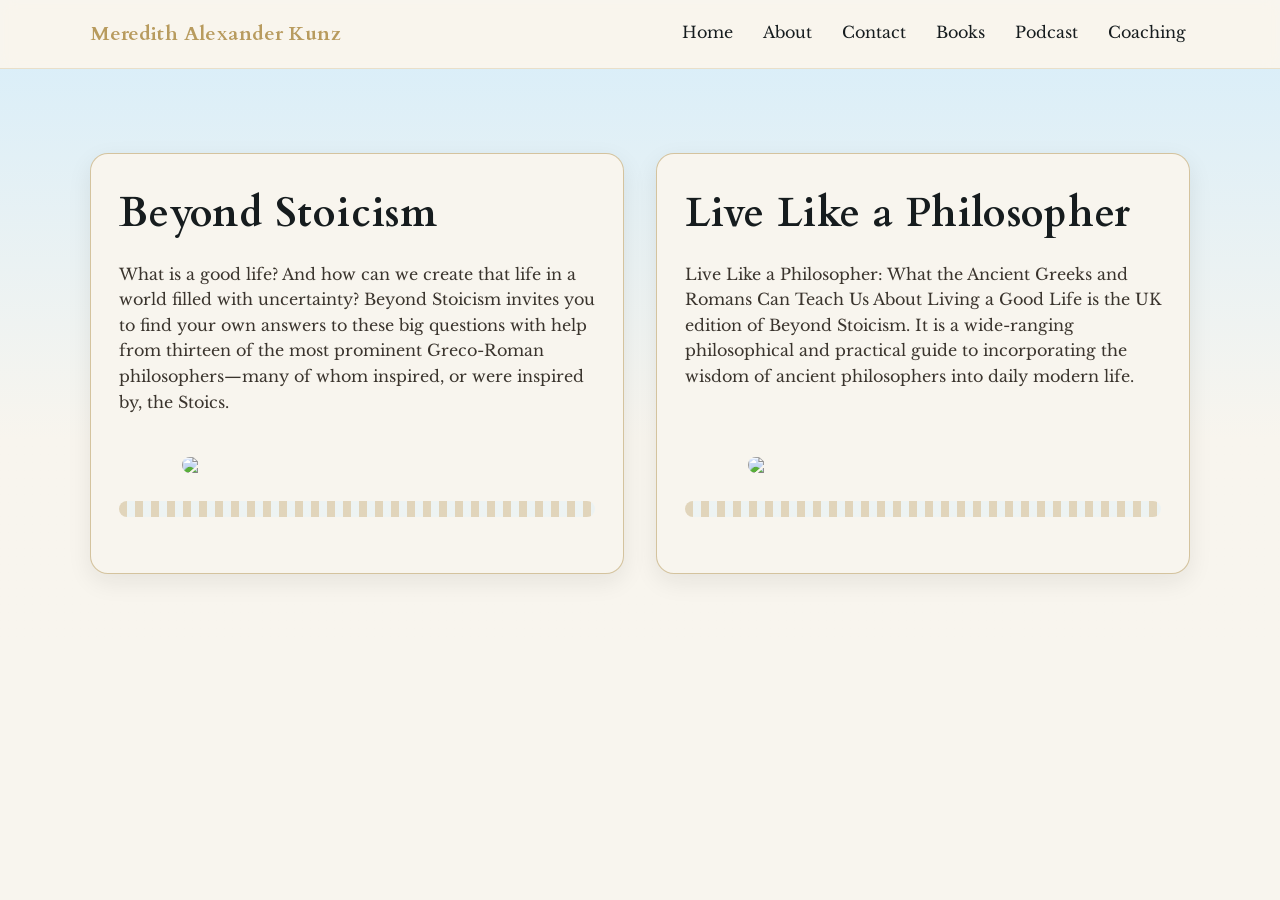
==== books.html @ 47e20827 "Add files via upload" ====
<!DOCTYPE html>
<html lang="en">
<head>
  <meta charset="utf-8" />
  <meta name="viewport" content="width=device-width, initial-scale=1" />
  <title> Meredith Alexander Kunz</title>

  <link rel="preconnect" href="https://fonts.googleapis.com">
  <link rel="preconnect" href="https://fonts.gstatic.com" crossorigin>
  <link href="https://fonts.googleapis.com/css2?family=Cardo:wght@400;700&family=Libre+Baskerville:wght@400;700&display=swap" rel="stylesheet">
  <link rel="stylesheet" href="style.css" />
</head>
<body>

  <header>
    <div class="container nav">
      <a class="brand" href="#home" aria-label="Go to Home">Meredith Alexander Kunz</a>

      <button class="menu-toggle" id="menuToggle" aria-controls="primaryNav" aria-expanded="false" aria-label="Toggle navigation">
        <span></span><span></span><span></span>
      </button>

      <nav id="primaryNav" class="menu" aria-label="Primary">
        <a href="index.html">Home</a>
        <a href="index.html#about">About</a>
        <a href="index.html#contact">Contact</a>
        <a href="books.html">Books</a>
        <a href="podcast.html">Podcast</a>
        <a href="coaching.html">Coaching</a>
      </nav>
    </div>
  </header>
<main id="books" class="hero">
  <div class="container two-panels">
    
    <!-- First box -->
    <div class="panel">
      <h1 style="margin:0 0 8px; font-size:40px">Beyond Stoicism</h1>
      <p class="lead">
       What is a good life? And how can we create that life in a world filled with uncertainty? Beyond Stoicism invites you to find your own answers to these big questions with help from thirteen of the most prominent Greco-Roman philosophers—many of whom inspired, or were inspired by, the Stoics. 
      </p>
      <br>
      
      <center>
      <a href="https://theexperimentpublishing.com/catalogs/winter-2025/beyond-stoicism/">
        <img class="bookimg" src="images/beyond_stoicism.png" style="max-width: 350px;">
      </a>
      </center>
      <div class="divider" aria-hidden="true"></div>
    </div>
    
    <!-- Second box -->
    <div class="panel">
      
      <h1 style="margin:0 0 8px; font-size:40px">Live Like a Philosopher</h1>
      <p class="lead">
       Live Like a Philosopher: What the Ancient Greeks and Romans Can Teach Us About Living a Good Life is the UK edition of Beyond Stoicism.
      It is a wide-ranging philosophical and practical guide to incorporating the wisdom of ancient philosophers into daily modern life.</p>
      <br>
      <br>
      
      <center>
      <a href="https://geni.us/LiveLikeAPhilosopher">
        <img class="bookimg" src="images/livelike.png" style="max-width: 350px;">
      </a>
      </center>
      <div class="divider" aria-hidden="true"></div>
    </div>
    
  </div>
</main>
---- style.css ----
:root{
    --primary:#84c7e7;   /* baby blue */
    --accent:#B89B5E;    /* muted gold */
    --cream:#F8F5EE;     /* off-white cream */
    --ink:#161c1e;       /* warm near-black */
    --ink-soft:#3a342d;
    --radius:18px;
    --shadow:0 8px 24px rgba(30,27,22,.08);
}
html{scroll-behavior:smooth}
body{
    margin:0; color:var(--ink); background:var(--cream);
    font-family:'Libre Baskerville', Georgia, 'Times New Roman', serif;
    line-height:1.6; font-size:16px;
    text-rendering:optimizeLegibility;
}
h1,h2,h3,.brand{
    font-family:'Cardo', Georgia, serif; letter-spacing:.02em;
}
img{max-width:100%; display:block}
a{color:inherit; text-decoration:none}
a:focus-visible, button:focus-visible, input:focus-visible, textarea:focus-visible{
    outline:3px solid var(--primary); outline-offset:2px; border-radius:6px;
}

/* Layout */
.container{max-width:1100px; margin:0 auto; padding:0 20px}

/* Header / Nav */
header{
    position:sticky; top:0; z-index:50;
    backdrop-filter:saturate(160%) blur(8px);
    background:color-mix(in oklab, var(--cream) 86%, transparent);
    border-bottom:1px solid color-mix(in oklab, var(--accent) 25%, transparent);
}
.nav{display:flex; align-items:center; justify-content:space-between; padding:14px 0}
.brand{font-weight:700; font-size:20px; color:var(--accent)}
.menu{display:flex; gap:22px; align-items:center}
.menu a{padding:6px 4px; border-bottom:2px solid transparent}
.menu a:hover{border-color:var(--accent)}

/* Mobile nav */
.menu-toggle{display:none; background:none; border:0; padding:8px; border-radius:10px}
.menu-toggle span{display:block; width:26px; height:2px; background:var(--ink); margin:6px 0}
@media (max-width:760px){
    .menu{display:none}
    .menu.open{display:flex; flex-direction:column; align-items:flex-start; padding:8px 0}
    .menu a{padding:8px 0}
    .menu-toggle{display:inline-flex}
}

/* Hero */
.hero{position:relative; padding:84px 0 64px; background:linear-gradient(180deg, color-mix(in oklab, var(--primary) 30%, white) 0%, var(--cream) 65%)}
.hero .panel{
    background:var(--cream); border-radius:var(--radius); box-shadow:var(--shadow);
    padding:28px; border:1.5px solid color-mix(in oklab, var(--accent) 55%, transparent);
}
.lead{color:var(--ink-soft)}
.cta{
    display:inline-block; margin-top:18px; padding:12px 18px; border-radius:999px;
    background:var(--accent); color:white; font-weight:700; letter-spacing:.02em;
    border:1px solid color-mix(in oklab, black 10%, var(--accent));
    box-shadow:0 6px 16px rgba(184,155,94,.25);
}
.cta:hover{filter:brightness(1.02)}

/* Section shells */
section{padding:40px 0}
.section-title{position:relative; margin:0 0 22px; font-size:32px}
.section-title::after{
    content:""; position:absolute; left:0; bottom:-10px; width:92px; height:4px; border-radius:999px; background:var(--accent);
}

/* Cards */
.card{background:var(--cream); border-radius:var(--radius); box-shadow:var(--shadow); padding:24px; border:1.5px solid color-mix(in oklab, var(--accent) 45%, transparent)}

/* Decorative Greek-ish key divider (subtle) */
.divider{height:16px; margin:28px 0; background:
    repeating-linear-gradient(90deg,
    color-mix(in oklab, var(--accent) 80%, white) 0 8px,
    transparent 8px 16px),
    linear-gradient(0deg, color-mix(in oklab, var(--primary) 25%, white), color-mix(in oklab, var(--primary) 25%, white));
    border-radius:8px; opacity:.45
}

/* About */
.about-grid{display:grid; grid-template-columns:1.1fr .9fr; gap:28px}
@media (max-width:900px){.about-grid{grid-template-columns:1fr}}
.accent-pill{display:inline-block; padding:4px 10px; border-radius:999px; background:color-mix(in oklab, var(--primary) 30%, white); border:1px solid color-mix(in oklab, var(--primary) 65%, white)}

/* Contact */
form{display:grid; gap:14px}
label{font-weight:700; font-family:'Cardo', Georgia, serif}
input, textarea{
    width:100%; padding:12px 14px; border-radius:12px; border:1.5px solid color-mix(in oklab, var(--accent) 40%, #ccc);
    background:color-mix(in oklab, var(--cream) 85%, white);
    font:inherit; color:inherit;
}
textarea{min-height:140px; resize:vertical}
.btn{
    justify-self:start; padding:12px 18px; border-radius:999px; border:1.5px solid color-mix(in oklab, var(--accent) 55%, black 10%);
    background:var(--primary); font-weight:700;
    box-shadow:0 6px 16px rgba(142,202,230,.25);
}
.btn:hover{filter:brightness(1.03)}

/* Footer */
footer{padding:36px 0; border-top:1px solid color-mix(in oklab, var(--accent) 25%, transparent); color:var(--ink-soft); font-size:14px}


.two-panels {
  display: flex;
  gap: 2rem;            /* space between the two boxes */
  flex-wrap: wrap;      /* allows stacking on small screens */
}

.panel {
  flex: 1;              /* each takes equal width */
  padding: 1.5rem;
  background: #f9f9f9;  /* just an example */
  border-radius: 8px;
  box-shadow: 0 2px 6px rgba(0,0,0,0.1);
}


#home .container {
  display: flex;
  align-items: center;     /* vertically center image with text */
  justify-content: space-between;
  gap: 2rem;               /* space between text and image */
}


#home .portrait {
  max-width: 250px;        /* adjust size as needed */
  height: auto;
  border-radius: 8px;      /* optional: rounded corners */
}

#home .panel {
  flex: 1;
}




.bookimg {
  max-width: 300px;        /* adjust size as needed */
  height: auto;
  border-radius: 8px;      /* optional: rounded corners */
}


.bookimg:hover {
  opacity: 0.7; /* adjust value (0 = invisible, 1 = full) */
}

.social-logos {
  display: flex;
  justify-content: center; /* center the logos */
  gap: 1.5rem;             /* space between them */
  margin: 2rem 0;          /* space above and below */
  max-width: "40px";
  opacity:0.7;
}

.social-logos img {
  width: 30px;  /* adjust logo size */
  height: auto;
  transition: opacity 0.3s ease;
}

.social-logos img:hover {
  opacity: 0.7; /* fade on hover */
}


#coaching .container {
  display: flex;
  align-items: center;     /* vertically center image with text */
  justify-content: space-between;
  gap: 2rem;               /* space between text and image */
}

#coaching .portrait {
  max-width: 250px;        /* adjust size as needed */
  height: auto;
  border-radius: 8px;      /* optional: rounded corners */
}

#coaching .portrait:hover {
    opacity: 0.7; 
}




.gallery {
  display: grid;
  grid-template-columns: repeat(auto-fit, minmax(220px, 1fr));
  gap: 15px;
}

.gallery-item {
  position: relative;
  overflow: hidden;
  border-radius: 10px;
  cursor: pointer;
}

.gallery-item img {
  width: 100%;
  height: auto;
  display: block;
  transition: filter .3s ease;
}

/* Darken image on hover */
.gallery-item:hover img {
  filter: brightness(60%);
}

.overlay {
  position: absolute;
  top: 50%;
  left: 50%;
  transform: translate(-50%, -50%);
  color: #fff;
  font-size: 16px;
  font-weight: bold;
  text-align: center;
  opacity: 0;
  transition: opacity .3s ease;
  pointer-events: none; /* prevents blocking hover */
}

/* Show text when hovering */
.gallery-item:hover .overlay {
  opacity: 1;
}
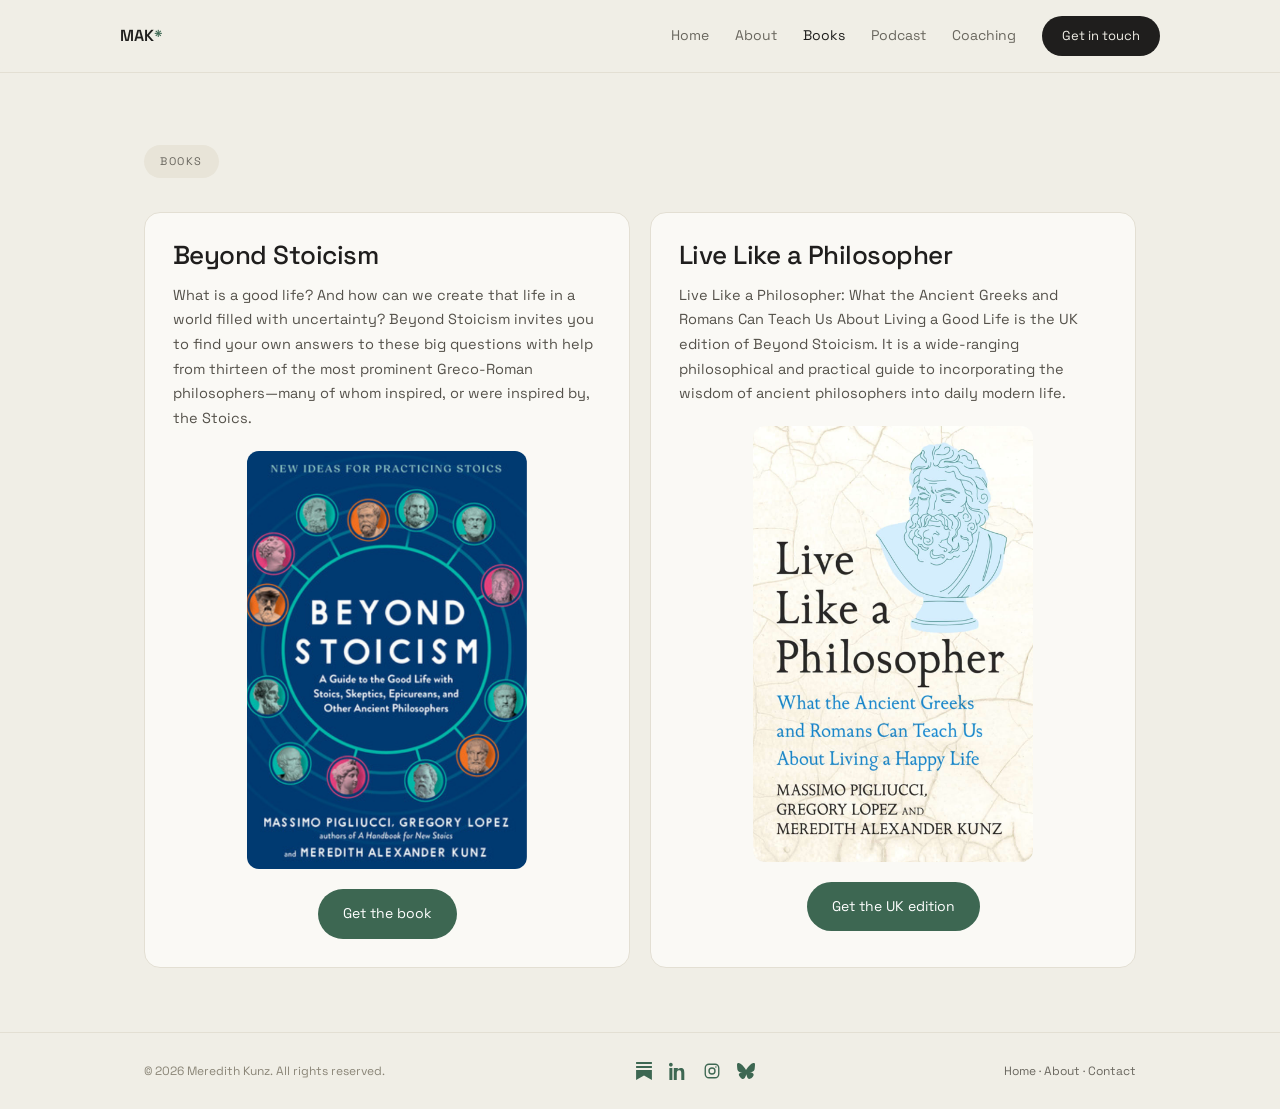
==== commit b872ec87: "Add files via upload" ====
--- a/books.html
+++ b/books.html
@@ -3,18 +3,19 @@
 <head>
   <meta charset="utf-8" />
   <meta name="viewport" content="width=device-width, initial-scale=1" />
-  <title> Meredith Alexander Kunz</title>
+  <title>Books — Meredith Alexander Kunz</title>
+  <meta name="description" content="Beyond Stoicism and Live Like a Philosopher, co-authored by Meredith Alexander Kunz." />
 
   <link rel="preconnect" href="https://fonts.googleapis.com">
   <link rel="preconnect" href="https://fonts.gstatic.com" crossorigin>
-  <link href="https://fonts.googleapis.com/css2?family=Cardo:wght@400;700&family=Libre+Baskerville:wght@400;700&display=swap" rel="stylesheet">
+  <link href="https://fonts.googleapis.com/css2?family=Space+Grotesk:wght@400;500;600&family=Newsreader:ital,opsz,wght@0,6..72,400;1,6..72,400;1,6..72,500&display=swap" rel="stylesheet">
   <link rel="stylesheet" href="style.css" />
 </head>
 <body>
 
   <header>
     <div class="container nav">
-      <a class="brand" href="#home" aria-label="Go to Home">Meredith Alexander Kunz</a>
+      <a class="brand" href="index.html" aria-label="Meredith Alexander Kunz — Home">MAK<em>*</em></a>
 
       <button class="menu-toggle" id="menuToggle" aria-controls="primaryNav" aria-expanded="false" aria-label="Toggle navigation">
         <span></span><span></span><span></span>
@@ -23,51 +24,66 @@
       <nav id="primaryNav" class="menu" aria-label="Primary">
         <a href="index.html">Home</a>
         <a href="index.html#about">About</a>
-        <a href="index.html#contact">Contact</a>
-        <a href="books.html">Books</a>
+        <a href="books.html" class="active">Books</a>
         <a href="podcast.html">Podcast</a>
         <a href="coaching.html">Coaching</a>
+        <a href="index.html#contact" class="nav-cta">Get in touch</a>
       </nav>
     </div>
   </header>
-<main id="books" class="hero">
-  <div class="container two-panels">
-    
-    <!-- First box -->
-    <div class="panel">
-      <h1 style="margin:0 0 8px; font-size:40px">Beyond Stoicism</h1>
-      <p class="lead">
-       What is a good life? And how can we create that life in a world filled with uncertainty? Beyond Stoicism invites you to find your own answers to these big questions with help from thirteen of the most prominent Greco-Roman philosophers—many of whom inspired, or were inspired by, the Stoics. 
-      </p>
-      <br>
-      
-      <center>
-      <a href="https://theexperimentpublishing.com/catalogs/winter-2025/beyond-stoicism/">
-        <img class="bookimg" src="images/beyond_stoicism.png" style="max-width: 350px;">
-      </a>
-      </center>
-      <div class="divider" aria-hidden="true"></div>
+
+  <main>
+    <div class="hero" style="padding-bottom:0">
+      <div class="container">
+        <span class="eyebrow">Books</span>
+        <div class="books-grid">
+
+          <div class="card book-card reveal">
+            <h2>Beyond Stoicism</h2>
+            <p class="lead">What is a good life? And how can we create that life in a world filled with uncertainty? Beyond Stoicism invites you to find your own answers to these big questions with help from thirteen of the most prominent Greco-Roman philosophers—many of whom inspired, or were inspired by, the Stoics.</p>
+            <a href="https://theexperimentpublishing.com/catalogs/winter-2025/beyond-stoicism/" target="_blank" rel="noopener">
+              <img class="book-cover" src="images/beyond_stoicism.png" alt="Beyond Stoicism book cover">
+            </a>
+            <a class="btn btn-primary" href="https://theexperimentpublishing.com/catalogs/winter-2025/beyond-stoicism/" target="_blank" rel="noopener">Get the book</a>
+          </div>
+
+          <div class="card book-card reveal">
+            <h2>Live Like a Philosopher</h2>
+            <p class="lead">Live Like a Philosopher: What the Ancient Greeks and Romans Can Teach Us About Living a Good Life is the UK edition of Beyond Stoicism. It is a wide-ranging philosophical and practical guide to incorporating the wisdom of ancient philosophers into daily modern life.</p>
+            <a href="https://geni.us/LiveLikeAPhilosopher" target="_blank" rel="noopener">
+              <img class="book-cover" src="images/livelike.png" alt="Live Like a Philosopher book cover">
+            </a>
+            <a class="btn btn-primary" href="https://geni.us/LiveLikeAPhilosopher" target="_blank" rel="noopener">Get the UK edition</a>
+          </div>
+
+        </div>
+      </div>
     </div>
-    
-    <!-- Second box -->
-    <div class="panel">
-      
-      <h1 style="margin:0 0 8px; font-size:40px">Live Like a Philosopher</h1>
-      <p class="lead">
-       Live Like a Philosopher: What the Ancient Greeks and Romans Can Teach Us About Living a Good Life is the UK edition of Beyond Stoicism.
-      It is a wide-ranging philosophical and practical guide to incorporating the wisdom of ancient philosophers into daily modern life.</p>
-      <br>
-      <br>
-      
-      <center>
-      <a href="https://geni.us/LiveLikeAPhilosopher">
-        <img class="bookimg" src="images/livelike.png" style="max-width: 350px;">
-      </a>
-      </center>
-      <div class="divider" aria-hidden="true"></div>
+  </main>
+
+  <footer>
+    <div class="container footer-row">
+      <small>© <span id="year"></span> Meredith Kunz. All rights reserved.</small>
+      <div class="socials">
+        <a href="https://substack.com/@thestoicmom" target="_blank" rel="noopener" aria-label="Substack">
+          <svg viewBox="0 0 24 24" fill="currentColor" aria-hidden="true"><path d="M22.54 8.06H1.46V5.28h21.08zM1.46 10.6h21.08V24L12 18.11 1.46 24zM22.54 0H1.46v2.78h21.08z"/></svg>
+        </a>
+        <a href="https://www.linkedin.com/in/yourprofile" target="_blank" rel="noopener" aria-label="LinkedIn">
+          <svg viewBox="0 0 24 24" fill="currentColor" aria-hidden="true"><path d="M4.98 3.5C4.98 4.88 3.87 6 2.5 6S0 4.88 0 3.5 1.12 1 2.5 1s2.48 1.12 2.48 2.5zM.5 8h4v16h-4V8zm7.5 0h3.8v2.2h.05c.53-1 1.83-2.2 3.77-2.2 4.03 0 4.78 2.65 4.78 6.1V24h-4v-8.5c0-2-.03-4.6-2.8-4.6-2.8 0-3.23 2.2-3.23 4.45V24h-4V8z"/></svg>
+        </a>
+        <a href="https://www.instagram.com/the.stoic.mom/" target="_blank" rel="noopener" aria-label="Instagram">
+          <svg viewBox="0 0 24 24" fill="none" stroke="currentColor" stroke-width="1.8" aria-hidden="true"><rect x="3" y="3" width="18" height="18" rx="5"/><circle cx="12" cy="12" r="4"/><circle cx="17.2" cy="6.8" r="1" fill="currentColor" stroke="none"/></svg>
+        </a>
+        <a href="https://bsky.app/profile/stoicwoman.bsky.social" target="_blank" rel="noopener" aria-label="Bluesky">
+          <svg viewBox="0 0 24 24" fill="currentColor" aria-hidden="true"><path d="M12 10.8c-1.087-2.114-4.046-6.053-6.798-7.995C2.566.944 1.561 1.266.902 1.565.139 1.908 0 3.08 0 3.768c0 .69.378 5.65.624 6.479.815 2.736 3.713 3.66 6.383 3.364.136-.02.275-.039.415-.056-3.912.58-7.387 2.005-2.83 7.078 5.013 5.19 6.87-1.113 7.823-4.308.953 3.195 2.05 9.271 7.733 4.308 4.267-4.308 1.172-6.498-2.74-7.078a8.741 8.741 0 0 1-.415-.056c2.67.297 5.568-.628 6.383-3.364.246-.828.624-5.79.624-6.478 0-.69-.139-1.861-.902-2.206-.659-.298-1.664-.62-4.3 1.24C16.046 4.748 13.087 8.687 12 10.8Z"/></svg>
+        </a>
+      </div>
+      <nav aria-label="Footer" style="font-size:12px; color:var(--muted)">
+        <a href="index.html">Home</a> · <a href="index.html#about">About</a> · <a href="index.html#contact">Contact</a>
+      </nav>
     </div>
-    
-  </div>
-</main>
+  </footer>
 
-
+  <script src="script.js"></script>
+</body>
+</html>
--- a/style.css
+++ b/style.css
@@ -1,244 +1,203 @@
-
 :root{
-    --primary:#84c7e7;   /* baby blue */
-    --accent:#B89B5E;    /* muted gold */
-    --cream:#F8F5EE;     /* off-white cream */
-    --ink:#161c1e;       /* warm near-black */
-    --ink-soft:#3a342d;
-    --radius:18px;
-    --shadow:0 8px 24px rgba(30,27,22,.08);
-}
+  --bg:#F0EEE6;
+  --card:#FAF9F5;
+  --ink:#1F1E1D;
+  --ink-soft:#54514A;
+  --muted:#6A675F;
+  --faint:#8A8577;
+  --border:#E3DFD3;
+  --accent:#3D6752;
+  --accent-deep:#2E5240;
+  --tag:#E8E4D8;
+  --radius:16px;
+}
+
+*{box-sizing:border-box}
 html{scroll-behavior:smooth}
 body{
-    margin:0; color:var(--ink); background:var(--cream);
-    font-family:'Libre Baskerville', Georgia, 'Times New Roman', serif;
-    line-height:1.6; font-size:16px;
-    text-rendering:optimizeLegibility;
-}
-h1,h2,h3,.brand{
-    font-family:'Cardo', Georgia, serif; letter-spacing:.02em;
-}
-img{max-width:100%; display:block}
-a{color:inherit; text-decoration:none}
-a:focus-visible, button:focus-visible, input:focus-visible, textarea:focus-visible{
-    outline:3px solid var(--primary); outline-offset:2px; border-radius:6px;
-}
-
-/* Layout */
-.container{max-width:1100px; margin:0 auto; padding:0 20px}
-
-/* Header / Nav */
+  margin:0;
+  background:var(--bg);
+  color:var(--ink);
+  font-family:'Space Grotesk','Helvetica Neue',Arial,sans-serif;
+  font-size:16px;
+  line-height:1.7;
+  text-rendering:optimizeLegibility;
+  -webkit-font-smoothing:antialiased;
+}
+img{max-width:100%;display:block}
+a{color:inherit;text-decoration:none}
+a:focus-visible,button:focus-visible,input:focus-visible,textarea:focus-visible{
+  outline:2px solid var(--accent);outline-offset:3px;border-radius:6px;
+}
+
+.container{max-width:1040px;margin:0 auto;padding:0 24px}
+
+.serif{font-family:'Newsreader',Georgia,serif;font-style:italic}
+
+/* ---------- Header / nav ---------- */
 header{
-    position:sticky; top:0; z-index:50;
-    backdrop-filter:saturate(160%) blur(8px);
-    background:color-mix(in oklab, var(--cream) 86%, transparent);
-    border-bottom:1px solid color-mix(in oklab, var(--accent) 25%, transparent);
-}
-.nav{display:flex; align-items:center; justify-content:space-between; padding:14px 0}
-.brand{font-weight:700; font-size:20px; color:var(--accent)}
-.menu{display:flex; gap:22px; align-items:center}
-.menu a{padding:6px 4px; border-bottom:2px solid transparent}
-.menu a:hover{border-color:var(--accent)}
-
-/* Mobile nav */
-.menu-toggle{display:none; background:none; border:0; padding:8px; border-radius:10px}
-.menu-toggle span{display:block; width:26px; height:2px; background:var(--ink); margin:6px 0}
-@media (max-width:760px){
-    .menu{display:none}
-    .menu.open{display:flex; flex-direction:column; align-items:flex-start; padding:8px 0}
-    .menu a{padding:8px 0}
-    .menu-toggle{display:inline-flex}
-}
-
-/* Hero */
-.hero{position:relative; padding:84px 0 64px; background:linear-gradient(180deg, color-mix(in oklab, var(--primary) 30%, white) 0%, var(--cream) 65%)}
-.hero .panel{
-    background:var(--cream); border-radius:var(--radius); box-shadow:var(--shadow);
-    padding:28px; border:1.5px solid color-mix(in oklab, var(--accent) 55%, transparent);
-}
-.lead{color:var(--ink-soft)}
-.cta{
-    display:inline-block; margin-top:18px; padding:12px 18px; border-radius:999px;
-    background:var(--accent); color:white; font-weight:700; letter-spacing:.02em;
-    border:1px solid color-mix(in oklab, black 10%, var(--accent));
-    box-shadow:0 6px 16px rgba(184,155,94,.25);
-}
-.cta:hover{filter:brightness(1.02)}
-
-/* Section shells */
-section{padding:40px 0}
-.section-title{position:relative; margin:0 0 22px; font-size:32px}
-.section-title::after{
-    content:""; position:absolute; left:0; bottom:-10px; width:92px; height:4px; border-radius:999px; background:var(--accent);
-}
-
-/* Cards */
-.card{background:var(--cream); border-radius:var(--radius); box-shadow:var(--shadow); padding:24px; border:1.5px solid color-mix(in oklab, var(--accent) 45%, transparent)}
-
-/* Decorative Greek-ish key divider (subtle) */
-.divider{height:16px; margin:28px 0; background:
-    repeating-linear-gradient(90deg,
-    color-mix(in oklab, var(--accent) 80%, white) 0 8px,
-    transparent 8px 16px),
-    linear-gradient(0deg, color-mix(in oklab, var(--primary) 25%, white), color-mix(in oklab, var(--primary) 25%, white));
-    border-radius:8px; opacity:.45
-}
-
-/* About */
-.about-grid{display:grid; grid-template-columns:1.1fr .9fr; gap:28px}
-@media (max-width:900px){.about-grid{grid-template-columns:1fr}}
-.accent-pill{display:inline-block; padding:4px 10px; border-radius:999px; background:color-mix(in oklab, var(--primary) 30%, white); border:1px solid color-mix(in oklab, var(--primary) 65%, white)}
-
-/* Contact */
-form{display:grid; gap:14px}
-label{font-weight:700; font-family:'Cardo', Georgia, serif}
-input, textarea{
-    width:100%; padding:12px 14px; border-radius:12px; border:1.5px solid color-mix(in oklab, var(--accent) 40%, #ccc);
-    background:color-mix(in oklab, var(--cream) 85%, white);
-    font:inherit; color:inherit;
-}
-textarea{min-height:140px; resize:vertical}
+  position:sticky;top:0;z-index:50;
+  background:rgba(240,238,230,.88);
+  backdrop-filter:saturate(160%) blur(10px);
+  -webkit-backdrop-filter:saturate(160%) blur(10px);
+  border-bottom:1px solid var(--border);
+}
+.nav{display:flex;align-items:center;justify-content:space-between;padding:16px 0}
+.brand{font-weight:600;font-size:16px;letter-spacing:-.01em}
+.brand em{font-style:normal;color:var(--accent)}
+.menu{display:flex;gap:26px;align-items:center;font-size:14px;color:var(--muted)}
+.menu a{padding:4px 0;transition:color .2s ease}
+.menu a:hover{color:var(--ink)}
+.menu a.active{color:var(--ink)}
+.menu a.nav-cta{
+  background:var(--ink);color:var(--bg);
+  padding:9px 20px;border-radius:999px;font-size:13px;
+  transition:background .2s ease;
+}
+.menu a.nav-cta:hover{background:var(--accent-deep);color:#fff}
+
+.menu-toggle{display:none;background:none;border:0;padding:10px;cursor:pointer;border-radius:10px}
+.menu-toggle span{display:block;width:24px;height:2px;background:var(--ink);margin:5px 0;border-radius:2px}
+
+@media (max-width:800px){
+  .menu{
+    display:none;position:absolute;top:100%;left:0;right:0;
+    flex-direction:column;align-items:flex-start;gap:4px;
+    background:var(--bg);border-bottom:1px solid var(--border);
+    padding:12px 24px 20px;
+  }
+  .menu.open{display:flex}
+  .menu a{padding:10px 0;font-size:16px;width:100%}
+  .menu a.nav-cta{width:auto;margin-top:8px}
+  .menu-toggle{display:inline-flex;flex-direction:column}
+}
+
+/* ---------- Hero ---------- */
+.hero{padding:72px 0 32px}
+.eyebrow{
+  display:inline-block;background:var(--tag);color:var(--muted);
+  font-size:11px;letter-spacing:.14em;text-transform:uppercase;
+  padding:7px 16px;border-radius:999px;margin-bottom:26px;
+}
+.hero-grid{display:flex;gap:48px;align-items:flex-end}
+.hero-copy{flex:1.5;min-width:0}
+.hero-copy h1{
+  margin:0;font-weight:500;
+  font-size:clamp(42px,7vw,64px);
+  line-height:1.04;letter-spacing:-.03em;
+}
+.hero-copy h1 .serif{color:var(--accent);font-weight:400}
+.hero-copy .lead{color:var(--ink-soft);font-size:16px;max-width:460px;margin:24px 0 0}
+.hero-actions{display:flex;gap:12px;flex-wrap:wrap;margin-top:28px}
+.hero-media{flex:.72;min-width:0}
+.portrait{width:100%;border-radius:var(--radius);aspect-ratio:4/5;object-fit:cover}
+@media (max-width:800px){
+  .hero{padding:48px 0 24px}
+  .hero-grid{flex-direction:column-reverse;align-items:stretch;gap:32px}
+  .hero-media{max-width:320px}
+}
+
+/* ---------- Buttons ---------- */
 .btn{
-    justify-self:start; padding:12px 18px; border-radius:999px; border:1.5px solid color-mix(in oklab, var(--accent) 55%, black 10%);
-    background:var(--primary); font-weight:700;
-    box-shadow:0 6px 16px rgba(142,202,230,.25);
-}
-.btn:hover{filter:brightness(1.03)}
-
-/* Footer */
-footer{padding:36px 0; border-top:1px solid color-mix(in oklab, var(--accent) 25%, transparent); color:var(--ink-soft); font-size:14px}
-
-
-.two-panels {
-  display: flex;
-  gap: 2rem;            /* space between the two boxes */
-  flex-wrap: wrap;      /* allows stacking on small screens */
-}
-
-.panel {
-  flex: 1;              /* each takes equal width */
-  padding: 1.5rem;
-  background: #f9f9f9;  /* just an example */
-  border-radius: 8px;
-  box-shadow: 0 2px 6px rgba(0,0,0,0.1);
-}
-
-
-#home .container {
-  display: flex;
-  align-items: center;     /* vertically center image with text */
-  justify-content: space-between;
-  gap: 2rem;               /* space between text and image */
-}
-
-
-#home .portrait {
-  max-width: 250px;        /* adjust size as needed */
-  height: auto;
-  border-radius: 8px;      /* optional: rounded corners */
-}
-
-#home .panel {
-  flex: 1;
-}
-
-
-
-
-.bookimg {
-  max-width: 300px;        /* adjust size as needed */
-  height: auto;
-  border-radius: 8px;      /* optional: rounded corners */
-}
-
-
-.bookimg:hover {
-  opacity: 0.7; /* adjust value (0 = invisible, 1 = full) */
-}
-
-.social-logos {
-  display: flex;
-  justify-content: center; /* center the logos */
-  gap: 1.5rem;             /* space between them */
-  margin: 2rem 0;          /* space above and below */
-  max-width: "40px";
-  opacity:0.7;
-}
-
-.social-logos img {
-  width: 30px;  /* adjust logo size */
-  height: auto;
-  transition: opacity 0.3s ease;
-}
-
-.social-logos img:hover {
-  opacity: 0.7; /* fade on hover */
-}
-
-
-#coaching .container {
-  display: flex;
-  align-items: center;     /* vertically center image with text */
-  justify-content: space-between;
-  gap: 2rem;               /* space between text and image */
-}
-
-#coaching .portrait {
-  max-width: 250px;        /* adjust size as needed */
-  height: auto;
-  border-radius: 8px;      /* optional: rounded corners */
-}
-
-#coaching .portrait:hover {
-    opacity: 0.7; 
-}
-
-
-
-
-.gallery {
-  display: grid;
-  grid-template-columns: repeat(auto-fit, minmax(220px, 1fr));
-  gap: 15px;
-}
-
-.gallery-item {
-  position: relative;
-  overflow: hidden;
-  border-radius: 10px;
-  cursor: pointer;
-}
-
-.gallery-item img {
-  width: 100%;
-  height: auto;
-  display: block;
-  transition: filter .3s ease;
-}
-
-/* Darken image on hover */
-.gallery-item:hover img {
-  filter: brightness(60%);
-}
-
-.overlay {
-  position: absolute;
-  top: 50%;
-  left: 50%;
-  transform: translate(-50%, -50%);
-  color: #fff;
-  font-size: 16px;
-  font-weight: bold;
-  text-align: center;
-  opacity: 0;
-  transition: opacity .3s ease;
-  pointer-events: none; /* prevents blocking hover */
-}
-
-/* Show text when hovering */
-.gallery-item:hover .overlay {
-  opacity: 1;
-}
-
-
-
+  display:inline-block;font-size:14px;font-family:inherit;cursor:pointer;
+  padding:12px 24px;border-radius:999px;border:1px solid transparent;
+  transition:background .2s ease,border-color .2s ease,transform .2s ease;
+}
+.btn-primary{background:var(--accent);color:#fff}
+.btn-primary:hover{background:var(--accent-deep)}
+.btn-ghost{border-color:#C9C4B4;color:var(--ink);background:transparent}
+.btn-ghost:hover{border-color:var(--ink)}
+
+/* ---------- Pillar cards ---------- */
+.pillars{display:grid;grid-template-columns:repeat(3,1fr);gap:16px;padding:40px 0 8px}
+@media (max-width:800px){.pillars{grid-template-columns:1fr}}
+.pillar{
+  background:var(--card);border:1px solid var(--border);border-radius:var(--radius);
+  padding:24px;display:block;
+  transition:transform .25s ease,border-color .25s ease;
+}
+.pillar:hover{transform:translateY(-4px);border-color:var(--accent)}
+.pillar svg{color:var(--accent)}
+.pillar h3{margin:12px 0 8px;font-size:17px;font-weight:500}
+.pillar p{margin:0 0 12px;font-size:13.5px;line-height:1.6;color:var(--muted)}
+.pillar .more{font-size:13px;color:var(--accent-deep)}
+
+/* ---------- Sections ---------- */
+section{padding:56px 0}
+.section-label{
+  font-size:11px;letter-spacing:.18em;text-transform:uppercase;
+  color:var(--accent);margin:0 0 10px;font-weight:500;
+}
+.section-title{margin:0 0 28px;font-size:clamp(28px,4vw,38px);font-weight:500;letter-spacing:-.02em;line-height:1.1}
+.prose p{margin:0 0 1.2em;color:var(--ink-soft);max-width:70ch}
+.prose p:last-child{margin-bottom:0}
+
+/* ---------- Cards & media ---------- */
+.card{
+  background:var(--card);border:1px solid var(--border);
+  border-radius:var(--radius);padding:28px;
+}
+.gallery{display:grid;grid-template-columns:repeat(auto-fit,minmax(260px,1fr));gap:16px}
+.gallery iframe{width:100%;border:0;border-radius:12px}
+.embed-wrap{width:100%;max-width:640px;margin:24px auto 0}
+.embed-wrap iframe{width:100%;aspect-ratio:16/9;height:auto;border:0;border-radius:12px}
+
+/* ---------- Quote ---------- */
+.quote-card{
+  background:var(--card);border:1px solid var(--border);border-radius:var(--radius);
+  padding:28px 32px;margin:8px 0 0;
+}
+.quote-card blockquote{
+  margin:0;font-family:'Newsreader',Georgia,serif;font-style:italic;
+  font-size:22px;line-height:1.5;color:#3D3A33;
+}
+.quote-card cite{display:block;font-style:normal;font-size:13px;color:var(--faint);margin-top:10px}
+
+/* ---------- Books ---------- */
+.books-grid{display:grid;grid-template-columns:1fr 1fr;gap:20px;padding:8px 0 24px}
+@media (max-width:800px){.books-grid{grid-template-columns:1fr}}
+.book-card{display:flex;flex-direction:column}
+.book-card h2{margin:0 0 12px;font-size:26px;font-weight:500;letter-spacing:-.02em;line-height:1.15}
+.book-card .lead{color:var(--ink-soft);font-size:14.5px;margin:0 0 20px}
+.book-cover{margin:auto auto 20px;max-width:280px;border-radius:12px;transition:transform .25s ease}
+a:hover .book-cover{transform:scale(1.02)}
+.book-card .btn{align-self:center}
+
+/* ---------- Coaching ---------- */
+.coaching-grid{display:flex;gap:40px;align-items:center}
+@media (max-width:800px){.coaching-grid{flex-direction:column;align-items:stretch}}
+.coaching-copy{flex:1.4}
+.badges{display:flex;gap:16px;flex:.8;justify-content:center}
+.badge-img{max-width:150px;border-radius:12px;transition:transform .25s ease}
+a:hover .badge-img{transform:translateY(-4px)}
+
+/* ---------- Contact form ---------- */
+form{display:grid;gap:16px}
+label{font-size:13px;font-weight:500;color:var(--ink)}
+input,textarea{
+  width:100%;padding:12px 16px;margin-top:6px;
+  border-radius:12px;border:1px solid var(--border);
+  background:#fff;font:inherit;font-size:14px;color:var(--ink);
+  transition:border-color .2s ease;
+}
+input:focus,textarea:focus{border-color:var(--accent);outline:none}
+textarea{min-height:140px;resize:vertical}
+form .btn{justify-self:start;border:0}
+
+/* ---------- Footer ---------- */
+footer{border-top:1px solid var(--border);padding:28px 0;margin-top:40px}
+.footer-row{display:flex;align-items:center;justify-content:space-between;gap:16px;flex-wrap:wrap}
+.footer-row small{color:var(--faint);font-size:12px}
+.socials{display:flex;gap:16px;align-items:center}
+.socials a{color:var(--accent);transition:color .2s ease;display:inline-flex}
+.socials a:hover{color:var(--accent-deep)}
+.socials svg{width:18px;height:18px}
+
+/* ---------- Scroll reveal ---------- */
+.reveal{opacity:0;transform:translateY(16px);transition:opacity .7s ease,transform .7s ease}
+.reveal.in{opacity:1;transform:none}
+@media (prefers-reduced-motion:reduce){
+  .reveal{opacity:1;transform:none;transition:none}
+  .pillar,.book-cover,.badge-img{transition:none}
+  html{scroll-behavior:auto}
+}
